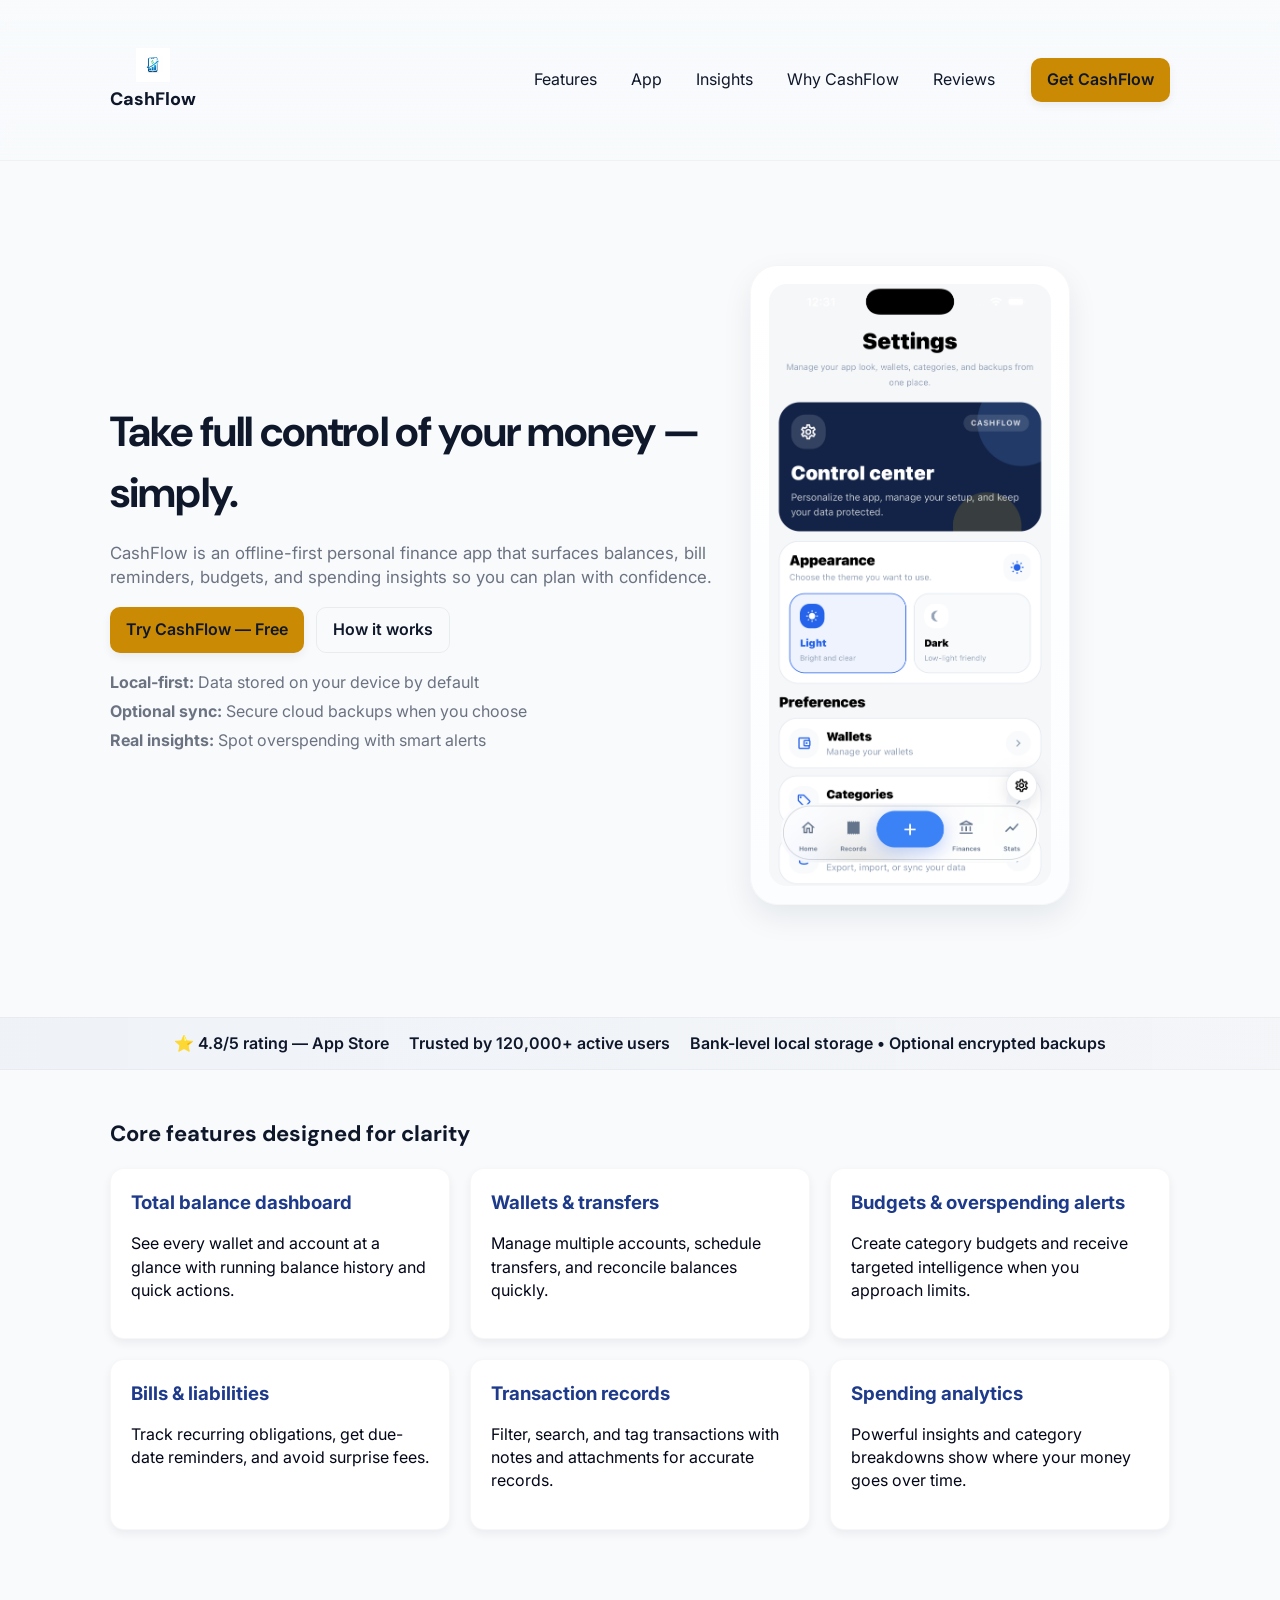
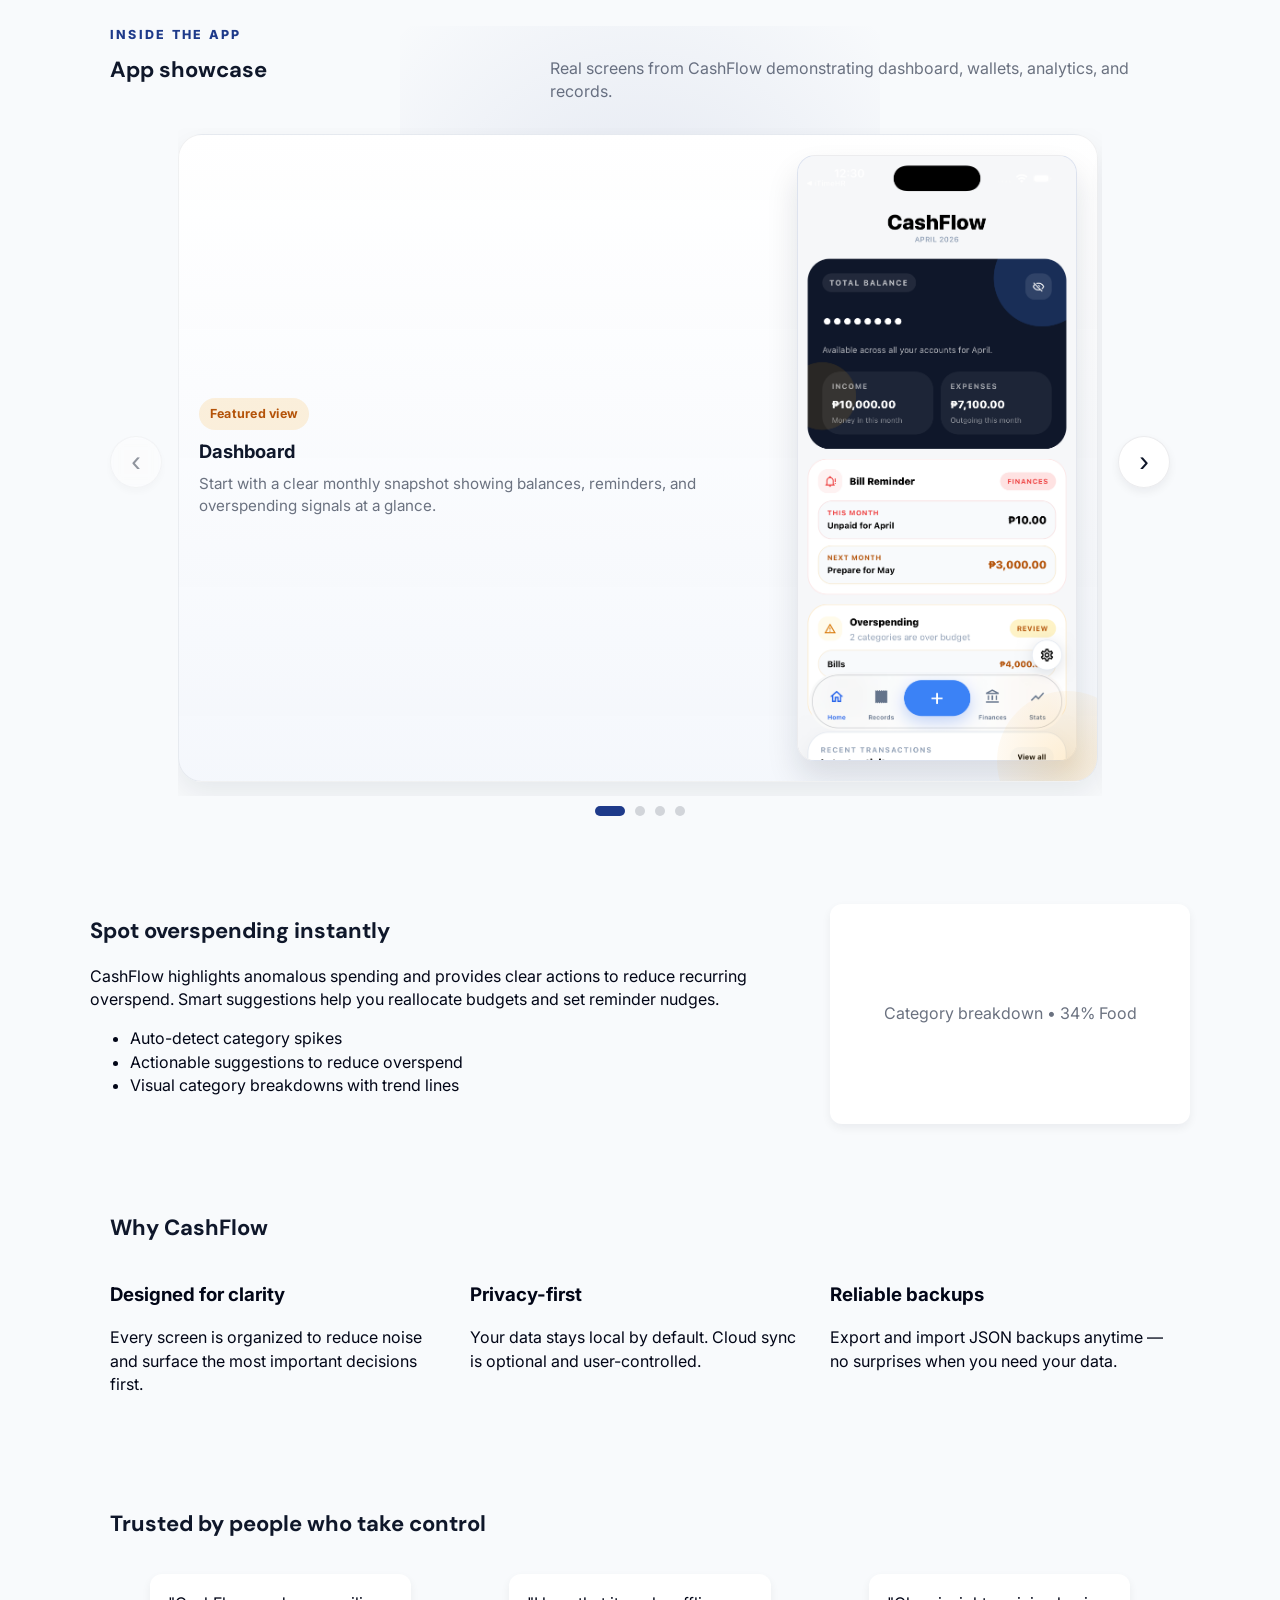
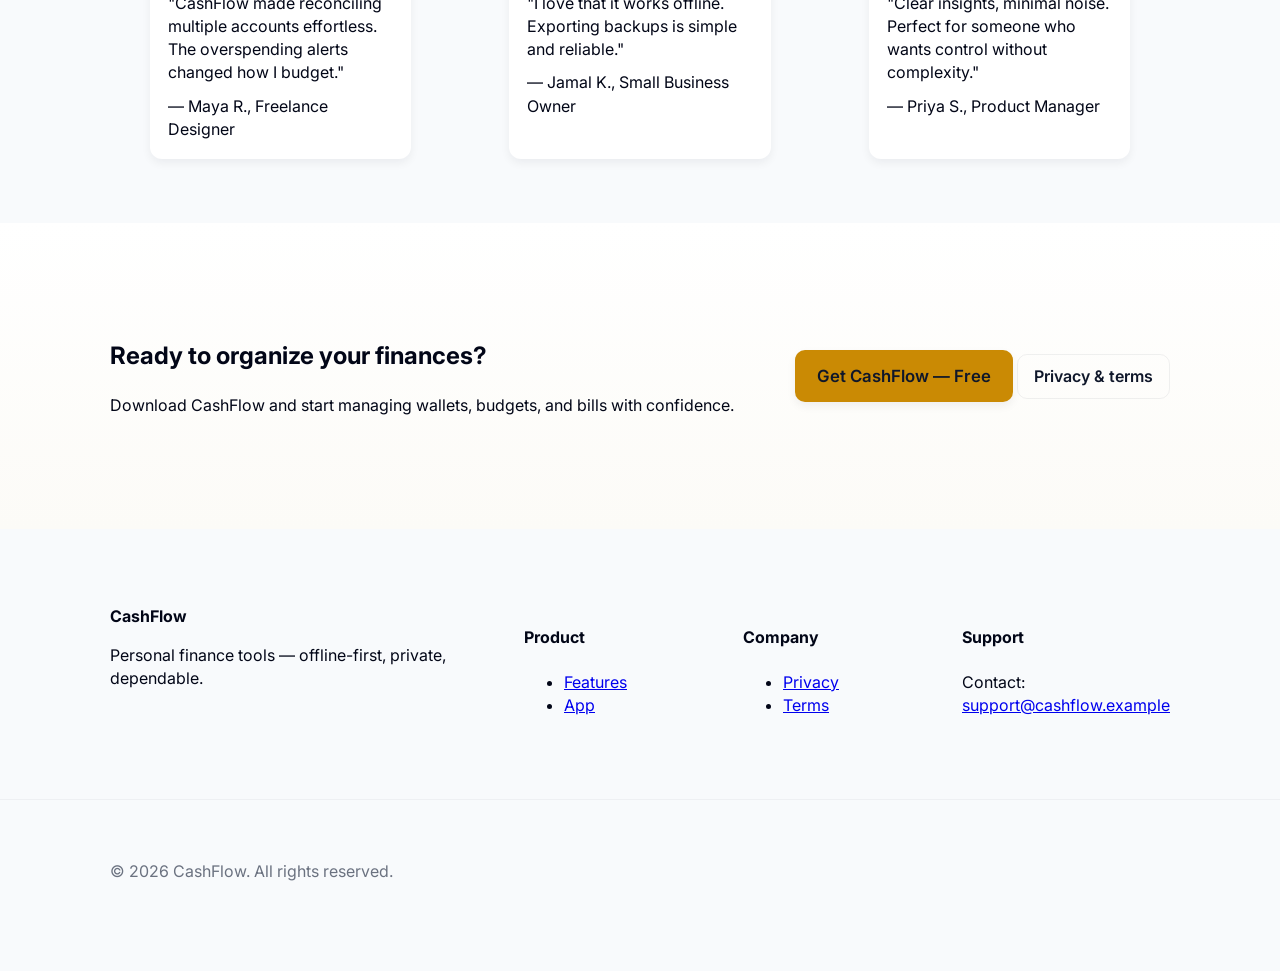
==== index.html @ e324dd51 "first commit" ====
<!doctype html>
<html lang="en">
<head>
  <meta charset="utf-8" />
  <meta name="viewport" content="width=device-width,initial-scale=1" />
  <title>CashFlow — Personal finance, organized</title>
  <meta name="description" content="CashFlow helps you manage wallets, budgets, bills, and insights — offline-first, secure, and elegant." />
  <link rel="stylesheet" href="styles.css">
  <link rel="preconnect" href="https://fonts.googleapis.com">
  <link rel="preconnect" href="https://fonts.gstatic.com" crossorigin>
  <link href="https://fonts.googleapis.com/css2?family=Inter:wght@300;400;600;700;800&family=DM+Sans:wght@400;700&display=swap" rel="stylesheet">
</head>
<body>
  <a class="skip-link" href="#main">Skip to content</a>
  <header class="site-header" role="banner">
    <div class="container header-inner">
            <div class="brand">
                <a class=" logo" href="index.html" aria-label="CashFlow">
                    <img src="assets/logo/logo.png" alt="CashFlow logo" class="site-logo">
                      <span class="logo-text">CashFlow</span>
                </a>
            </div>
      <nav class="nav" role="navigation" aria-label="Primary">
        <button id="navToggle" class="nav-toggle" aria-expanded="false" aria-controls="primaryNav">Menu</button>
        <ul id="primaryNav" class="nav-list">
          <li><a href="#features">Features</a></li>
          <li><a href="#showcase">App</a></li>
          <li><a href="#insights">Insights</a></li>
          <li><a href="#pricing">Why CashFlow</a></li>
          <li><a href="#testimonials">Reviews</a></li>
        </ul>
      </nav>
      <div class="header-cta">
        <a class="btn btn-cta" href="#download">Get CashFlow</a>
      </div>
    </div>
  </header>

  <main id="main">
    <section id="hero" class="hero">
      <div class="container hero-grid">
        <div class="hero-copy">
          <h1>Take full control of your money — simply.</h1>
          <p class="lead">CashFlow is an offline-first personal finance app that surfaces balances, bill reminders, budgets, and spending insights so you can plan with confidence.</p>
          <div class="hero-actions">
            <a class="btn btn-cta" href="#download">Try CashFlow — Free</a>
            <a class="btn btn-ghost" href="#features">How it works</a>
          </div>
          <ul class="hero-notes">
            <li><strong>Local-first:</strong> Data stored on your device by default</li>
            <li><strong>Optional sync:</strong> Secure cloud backups when you choose</li>
            <li><strong>Real insights:</strong> Spot overspending with smart alerts</li>
          </ul>
        </div>

        <div class="hero-mockup" aria-hidden="true">
          <div class="device">
            <img class="device-img" src="assets/images/Simulator%20Screenshot%20-%20iPhone%2017%20-%202026-04-29%20at%2012.31.52.png" alt="CashFlow dashboard screenshot">
          </div>
        </div>
      </div>
    </section>

    <section class="trust-strip" aria-label="Trust and social proof">
      <div class="container trust-inner">
        <div class="trust-item">⭐ 4.8/5 rating — App Store</div>
        <div class="trust-item">Trusted by 120,000+ active users</div>
        <div class="trust-item">Bank-level local storage • Optional encrypted backups</div>
      </div>
    </section>

    <section id="features" class="features container">
      <h2 class="section-title">Core features designed for clarity</h2>
      <div class="feature-grid">
        <article class="feature-card">
          <h3>Total balance dashboard</h3>
          <p>See every wallet and account at a glance with running balance history and quick actions.</p>
        </article>
        <article class="feature-card">
          <h3>Wallets & transfers</h3>
          <p>Manage multiple accounts, schedule transfers, and reconcile balances quickly.</p>
        </article>
        <article class="feature-card">
          <h3>Budgets & overspending alerts</h3>
          <p>Create category budgets and receive targeted intelligence when you approach limits.</p>
        </article>
        <article class="feature-card">
          <h3>Bills & liabilities</h3>
          <p>Track recurring obligations, get due-date reminders, and avoid surprise fees.</p>
        </article>
        <article class="feature-card">
          <h3>Transaction records</h3>
          <p>Filter, search, and tag transactions with notes and attachments for accurate records.</p>
        </article>
        <article class="feature-card">
          <h3>Spending analytics</h3>
          <p>Powerful insights and category breakdowns show where your money goes over time.</p>
        </article>
      </div>
    </section>

    <section id="showcase" class="showcase">
      <div class="container">
        <div class="showcase-header">
          <div>
            <p class="section-kicker">Inside the app</p>
            <h2 class="section-title">App showcase</h2>
          </div>
          <p class="section-sub">Real screens from CashFlow demonstrating dashboard, wallets, analytics, and records.</p>
        </div>
        <div class="showcase-carousel" aria-label="CashFlow app showcase">
          <button class="showcase-nav showcase-nav-prev" type="button" aria-label="Previous app screen">
            <span aria-hidden="true">‹</span>
          </button>
          <div class="showcase-viewport">
            <div class="showcase-track">
              <article class="screen-card screen-card-featured screen-card-dashboard showcase-slide">
                <div class="screen-copy">
                  <span class="screen-badge">Featured view</span>
                  <h3>Dashboard</h3>
                  <p>Start with a clear monthly snapshot showing balances, reminders, and overspending signals at a glance.</p>
                </div>
                <img class="thumb-img" src="assets/images/Simulator%20Screenshot%20-%20iPhone%2017%20-%202026-04-29%20at%2012.30.55.png" alt="Dashboard screen">
              </article>
              <article class="screen-card screen-card-wallets showcase-slide">
                <div class="screen-copy">
                  <span class="screen-badge">Accounts</span>
                  <h3>Wallets</h3>
                  <p>See every account in one place, check available balances, and jump into transfers or edits quickly.</p>
                </div>
                <img class="thumb-img" src="assets/images/Simulator%20Screenshot%20-%20iPhone%2017%20-%202026-04-29%20at%2012.31.56.png" alt="Wallets screen">
              </article>
              <article class="screen-card screen-card-analytics showcase-slide">
                <div class="screen-copy">
                  <span class="screen-badge">Trends</span>
                  <h3>Analytics</h3>
                  <p>Review monthly income, expenses, and cash flow trends with a focused summary built for quick reading.</p>
                </div>
                <img class="thumb-img" src="assets/images/Simulator%20Screenshot%20-%20iPhone%2017%20-%202026-04-29%20at%2012.31.47.png" alt="Analytics screen">
              </article>
              <article class="screen-card screen-card-records showcase-slide">
                <div class="screen-copy">
                  <span class="screen-badge">History</span>
                  <h3>Records</h3>
                  <p>Browse activity by month and filter transactions with a calendar view that makes spending history easier to inspect.</p>
                </div>
                <img class="thumb-img" src="assets/images/Simulator%20Screenshot%20-%20iPhone%2017%20-%202026-04-29%20at%2012.31.12.png" alt="Records screen">
              </article>
            </div>
          </div>
          <button class="showcase-nav showcase-nav-next" type="button" aria-label="Next app screen">
            <span aria-hidden="true">›</span>
          </button>
        </div>
        <div class="showcase-dots" aria-label="Showcase slide navigation">
          <button class="showcase-dot is-active" type="button" aria-label="Go to Dashboard slide"></button>
          <button class="showcase-dot" type="button" aria-label="Go to Wallets slide"></button>
          <button class="showcase-dot" type="button" aria-label="Go to Analytics slide"></button>
          <button class="showcase-dot" type="button" aria-label="Go to Records slide"></button>
        </div>
      </div>
    </section>

    <section id="insights" class="insights container">
      <div class="insights-grid">
        <div>
          <h2 class="section-title">Spot overspending instantly</h2>
          <p>CashFlow highlights anomalous spending and provides clear actions to reduce recurring overspend. Smart suggestions help you reallocate budgets and set reminder nudges.</p>
          <ul>
            <li>Auto-detect category spikes</li>
            <li>Actionable suggestions to reduce overspend</li>
            <li>Visual category breakdowns with trend lines</li>
          </ul>
        </div>
        <div class="insight-visual" aria-hidden="true"> 
          <div class="chart">Category breakdown • 34% Food</div>
        </div>
      </div>
    </section>

    <section id="pricing" class="why container">
      <h2 class="section-title">Why CashFlow</h2>
      <div class="why-grid">
        <div>
          <h3>Designed for clarity</h3>
          <p>Every screen is organized to reduce noise and surface the most important decisions first.</p>
        </div>
        <div>
          <h3>Privacy-first</h3>
          <p>Your data stays local by default. Cloud sync is optional and user-controlled.</p>
        </div>
        <div>
          <h3>Reliable backups</h3>
          <p>Export and import JSON backups anytime — no surprises when you need your data.</p>
        </div>
      </div>
    </section>

    <section id="testimonials" class="testimonials container">
      <h2 class="section-title">Trusted by people who take control</h2>
      <div class="test-grid">
        <blockquote class="testimonial">
          <p>"CashFlow made reconciling multiple accounts effortless. The overspending alerts changed how I budget."</p>
          <footer>— Maya R., Freelance Designer</footer>
        </blockquote>
        <blockquote class="testimonial">
          <p>"I love that it works offline. Exporting backups is simple and reliable."</p>
          <footer>— Jamal K., Small Business Owner</footer>
        </blockquote>
        <blockquote class="testimonial">
          <p>"Clear insights, minimal noise. Perfect for someone who wants control without complexity."</p>
          <footer>— Priya S., Product Manager</footer>
        </blockquote>
      </div>
    </section>

    <section id="download" class="final-cta">
      <div class="container cta-inner">
        <div>
          <h2>Ready to organize your finances?</h2>
          <p>Download CashFlow and start managing wallets, budgets, and bills with confidence.</p>
        </div>
        <div class="cta-actions">
          <a class="btn btn-cta large" href="#">Get CashFlow — Free</a>
          <a class="btn btn-ghost" href="privacy.html">Privacy & terms</a>
        </div>
      </div>
    </section>
  </main>

  <footer class="site-footer" role="contentinfo">
    <div class="container footer-grid">
      <div class="footer-brand">
        <strong>CashFlow</strong>
        <p>Personal finance tools — offline-first, private, dependable.</p>
      </div>
      <div class="footer-links">
        <h4>Product</h4>
        <ul>
          <li><a href="#features">Features</a></li>
          <li><a href="#showcase">App</a></li>
        </ul>
      </div>
      <div class="footer-links">
        <h4>Company</h4>
        <ul>
          <li><a href="privacy.html">Privacy</a></li>
          <li><a href="terms.html">Terms</a></li>
        </ul>
      </div>
      <div class="footer-support">
        <h4>Support</h4>
        <p>Contact: <a href="mailto:support@cashflow.example">support@cashflow.example</a></p>
      </div>
    </div>
    <div class="footer-bar">
      <div class="container">© <span id="year"></span> CashFlow. All rights reserved.</div>
    </div>
  </footer>

  <script src="script.js" defer></script>
</body>
</html>
---- styles.css ----
:root{
  --color-primary: #0F172A;
  --color-secondary: #1E3A8A;
  --color-accent: #CA8A04;
  --bg: #F8FAFC;
  --text: #020617;
  --muted: #6B7280;
  --radius: 12px;
  --container: 1100px;
  --gap: 24px;
  --shadow-sm: 0 4px 10px rgba(15,23,42,0.06);
  --shadow-md: 0 12px 30px rgba(15,23,42,0.08);
}
*{box-sizing:border-box}
html,body{height:100%}
body{
  margin:0; font-family:Inter, system-ui, -apple-system, 'Segoe UI', Roboto, 'DM Sans', Arial;
  color:var(--text); background:var(--bg); -webkit-font-smoothing:antialiased; -moz-osx-font-smoothing:grayscale;
  line-height:1.45; font-size:16px;
}
.container{max-width:var(--container);margin:0 auto;padding:48px 20px}
.header-inner{display:flex;align-items:center;gap:16px}
.brand{display:flex;flex-direction:column;align-items:center;gap:6px}
.brand .logo{display:flex;flex-direction:column;align-items:center;gap:4px}
.logo-text{display:block}
.site-header{position:sticky;top:0;z-index:40;background:linear-gradient(180deg, rgba(248,250,252,0.9), rgba(248,250,252,0.7));backdrop-filter:blur(6px);border-bottom:1px solid rgba(15,23,42,0.04)}
.brand .logo, .logo{font-weight:700;color:var(--color-primary);text-decoration:none;font-size:20px}
.site-logo{height:34px;display:block}
/* Accessible hidden text for screen readers */
.visually-hidden{position:absolute!important;height:1px;width:1px;overflow:hidden;clip:rect(1px,1px,1px,1px);white-space:nowrap;border:0;padding:0;margin:-1px}
.logo-text{font-weight:800;color:var(--color-primary);font-family:'DM Sans', 'Inter', sans-serif;font-size:18px}
.nav{margin-left:auto}
.nav-toggle{display:none}
.nav-list{list-style:none;margin:0;padding:0;display:flex;gap:18px;align-items:center}
.nav-list a{color:var(--color-primary);text-decoration:none;padding:8px;border-radius:8px}
.nav-list a:hover,.nav-list a:focus{background:rgba(30,58,138,0.06)}
.header-cta .btn{margin-left:12px}

.btn{display:inline-flex;align-items:center;gap:10px;padding:10px 16px;border-radius:10px;border:0;font-weight:600;cursor:pointer;text-decoration:none}
.btn-cta{background:var(--color-accent);color:var(--color-primary);box-shadow:var(--shadow-sm)}
.btn-ghost{background:transparent;border:1px solid rgba(15,23,42,0.06);color:var(--color-primary)}
.btn.large{padding:14px 22px;font-size:1.05rem}

.skip-link{position:absolute;left:-9999px;top:auto;width:1px;height:1px;overflow:hidden}
.skip-link:focus{left:8px;top:8px;width:auto;height:auto;padding:8px 12px;background:#fff;border:1px solid #ddd}

.hero{padding-top:56px;padding-bottom:64px}
.hero-grid{display:grid;grid-template-columns:1fr 420px;gap:36px;align-items:center}
.hero-copy h1{font-family:'DM Sans', 'Inter', sans-serif;font-size:42px;margin:0 0 12px;color:var(--color-primary);letter-spacing:-0.02em}
.lead{color:var(--muted);font-size:1.05rem}
.hero-actions{margin-top:18px;display:flex;gap:12px}
.hero-notes{margin-top:18px;list-style:none;padding:0;color:var(--muted);display:grid;gap:6px}

.hero-mockup .device{width:320px;height:640px;background:linear-gradient(180deg,#fff,#fbfdff);border-radius:28px;padding:18px;box-shadow:var(--shadow-md);position:relative;overflow:hidden;border:1px solid rgba(15,23,42,0.03)}
.screen{height:100%;display:flex;flex-direction:column;gap:12px}
.device-img{width:100%;height:100%;object-fit:cover;border-radius:18px;display:block}
.thumb-img{width:100%;height:100px;object-fit:cover;border-radius:10px;display:block;border:1px solid rgba(15,23,42,0.03)}
.balance{font-size:12px;color:var(--muted)}
.amount{font-size:28px;font-weight:700;color:var(--color-primary)}
.summary{display:flex;justify-content:space-between;align-items:center}
.pill{background:rgba(202,138,4,0.12);color:var(--color-accent);padding:6px 8px;border-radius:999px;font-weight:700}
.tx-list{margin-top:auto}
.tx{display:flex;justify-content:space-between;padding:6px 0;border-top:1px solid rgba(15,23,42,0.02)}
.tx .neg{color:#c2410c}
.tx .pos{color:#0f5132}

.trust-strip{background:linear-gradient(90deg, rgba(30,58,138,0.04), rgba(15,23,42,0.02));border-top:1px solid rgba(15,23,42,0.03);border-bottom:1px solid rgba(15,23,42,0.03)}
.trust-inner{display:flex;gap:20px;align-items:center;justify-content:center;padding:14px 20px}
.trust-item{color:var(--color-primary);font-weight:600}

.section-title{font-family:'DM Sans', 'Inter', sans-serif;font-size:22px;margin:0 0 18px;color:var(--color-primary)}
.section-kicker{margin:0 0 10px;color:var(--color-secondary);font-size:.78rem;font-weight:800;letter-spacing:.18em;text-transform:uppercase}
.section-sub{margin:0;color:var(--muted);max-width:620px}
.feature-grid{display:grid;grid-template-columns:repeat(3,1fr);gap:20px}
.feature-card{background:#fff;padding:20px;border-radius:14px;box-shadow:var(--shadow-sm);border:1px solid rgba(15,23,42,0.03)}
.feature-card h3{margin:0 0 8px;color:var(--color-secondary)}
.showcase{position:relative;overflow:hidden}
.showcase::before{
  content:"";
  position:absolute;
  inset:48px auto auto 50%;
  width:480px;
  height:480px;
  transform:translateX(-50%);
  background:radial-gradient(circle, rgba(30,58,138,0.1), rgba(30,58,138,0));
  pointer-events:none;
}
.showcase-header{display:flex;justify-content:space-between;align-items:end;gap:24px}
.showcase-carousel{
  display:grid;
  grid-template-columns:auto minmax(0, 1fr) auto;
  gap:16px;
  align-items:center;
  margin-top:24px;
}
.showcase-viewport{
  overflow:hidden;
}
.showcase-track{
  display:flex;
  gap:18px;
  overflow-x:auto;
  scroll-snap-type:x mandatory;
  scroll-behavior:smooth;
  scrollbar-width:none;
  padding:6px 2px 14px;
}
.showcase-track::-webkit-scrollbar{display:none}
.showcase-slide{
  flex:0 0 100%;
  scroll-snap-align:start;
}
.showcase-nav{
  width:52px;
  height:52px;
  border-radius:999px;
  border:1px solid rgba(15,23,42,0.08);
  background:rgba(255,255,255,0.88);
  color:var(--color-primary);
  box-shadow:var(--shadow-sm);
  display:inline-flex;
  align-items:center;
  justify-content:center;
  font-size:1.8rem;
  line-height:1;
  cursor:pointer;
  backdrop-filter:blur(6px);
}
.showcase-nav:hover{background:#fff}
.showcase-nav:disabled{
  opacity:.45;
  cursor:default;
}
.showcase-dots{
  display:flex;
  justify-content:center;
  gap:10px;
  margin-top:10px;
}
.showcase-dot{
  width:10px;
  height:10px;
  border-radius:999px;
  border:0;
  padding:0;
  background:rgba(15,23,42,0.16);
  cursor:pointer;
  transition:transform .2s ease, background-color .2s ease, width .2s ease;
}
.showcase-dot.is-active{
  width:30px;
  background:var(--color-secondary);
}
.screen-card{
  position:relative;
  --screen-accent: rgba(30,58,138,0.08);
  --screen-accent-text: var(--color-secondary);
  --screen-glow: rgba(202,138,4,0.14);
  background:linear-gradient(180deg, rgba(255,255,255,0.98), rgba(244,247,252,0.96));
  border-radius:24px;
  padding:20px;
  box-shadow:var(--shadow-md);
  display:flex;
  flex-direction:column;
  gap:18px;
  justify-content:flex-start;
  border:1px solid rgba(15,23,42,0.06);
  overflow:hidden;
}
.screen-card::after{
  content:"";
  position:absolute;
  inset:auto -40px -50px auto;
  width:140px;
  height:140px;
  border-radius:50%;
  background:radial-gradient(circle, var(--screen-glow), rgba(202,138,4,0));
}
.screen-card h3{margin:8px 0 8px;font-size:1.15rem;color:var(--color-primary)}
.screen-card p{margin:0;color:var(--muted);font-size:.95rem}
.screen-card-featured{
  display:grid;
  grid-template-columns:minmax(0, 1fr) 280px;
  align-items:center;
  min-height:100%;
}
.screen-copy{position:relative;z-index:1}
.screen-badge{
  display:inline-flex;
  align-items:center;
  padding:7px 11px;
  border-radius:999px;
  background:var(--screen-accent);
  color:var(--screen-accent-text);
  font-size:.78rem;
  font-weight:700;
  letter-spacing:.02em;
}
.screen-card-dashboard{
  --screen-accent: rgba(245, 158, 11, 0.14);
  --screen-accent-text: #b45309;
  --screen-glow: rgba(245, 158, 11, 0.18);
}
.screen-card-wallets{
  --screen-accent: rgba(16, 185, 129, 0.14);
  --screen-accent-text: #047857;
  --screen-glow: rgba(16, 185, 129, 0.16);
}
.screen-card-analytics{
  --screen-accent: rgba(59, 130, 246, 0.14);
  --screen-accent-text: #1d4ed8;
  --screen-glow: rgba(59, 130, 246, 0.18);
}
.screen-card-records{
  --screen-accent: rgba(239, 68, 68, 0.12);
  --screen-accent-text: #b91c1c;
  --screen-glow: rgba(239, 68, 68, 0.14);
}
.thumb{background:linear-gradient(180deg,#f5f7fb,#fff);border-radius:10px;border:1px solid rgba(15,23,42,0.03)}
.thumb-img{
  width:100%;
  height:420px;
  object-fit:contain;
  object-position:center top;
  border-radius:18px;
  display:block;
  border:1px solid rgba(15,23,42,0.08);
  box-shadow:0 18px 32px rgba(15,23,42,0.12);
  background:linear-gradient(180deg, #eef4ff, #ffffff);
}
.screen-card-featured .thumb-img{
  height:100%;
  min-height:460px;
  max-height:680px;
}

.insights{padding:40px 0}
.insights-grid{display:grid;grid-template-columns:1fr 360px;gap:24px;align-items:center}
.chart{height:220px;background:#fff;border-radius:12px;display:flex;align-items:center;justify-content:center;color:var(--muted);box-shadow:var(--shadow-sm)}

.why-grid{display:grid;grid-template-columns:repeat(3,1fr);gap:20px}

.test-grid{display:grid;grid-template-columns:repeat(3,1fr);gap:18px}
.testimonial{background:#fff;padding:18px;border-radius:12px;box-shadow:var(--shadow-sm)}
.testimonial p{margin:0 0 10px}

.final-cta{background:linear-gradient(180deg,#fff, #fcfbf7);padding:48px 0}
.cta-inner{display:flex;justify-content:space-between;align-items:center;gap:16px}

.site-footer{background:transparent;padding:28px 0}
.footer-grid{display:grid;grid-template-columns:2fr 1fr 1fr 1fr;gap:24px;align-items:start}
.footer-bar{border-top:1px solid rgba(15,23,42,0.04);padding:12px 0;margin-top:18px;color:var(--muted)}

@media (max-width:1000px){
  .hero-grid{grid-template-columns:1fr 360px}
  .feature-grid{grid-template-columns:repeat(2,1fr)}
  .showcase-header{flex-direction:column;align-items:flex-start}
  .screen-card-featured{
    grid-template-columns:minmax(0, 1fr) 240px;
  }
  .thumb-img{height:380px}
  .screen-card-featured .thumb-img{min-height:420px}
}
@media (max-width:720px){
  .container{padding:28px 16px}
  .hero-grid{grid-template-columns:1fr;gap:28px}
  .nav-list{display:none}
  .nav-toggle{display:inline-flex;padding:8px 10px;border-radius:8px;border:1px solid rgba(15,23,42,0.05);background:#fff}
  .nav{order:3}
  .header-inner{gap:12px}
  .feature-grid{grid-template-columns:1fr}
  .showcase-carousel{
    grid-template-columns:1fr;
    gap:12px;
  }
  .showcase-nav{
    display:none;
  }
  .screen-card{padding:18px}
  .screen-card-featured{grid-template-columns:1fr}
  .thumb-img{height:340px}
  .screen-card-featured .thumb-img{min-height:340px}
  .insights-grid{grid-template-columns:1fr}
  .test-grid{grid-template-columns:1fr}
  .footer-grid{grid-template-columns:1fr}
}

/* Focus states */
a:focus, button:focus{outline:3px solid rgba(202,138,4,0.18);outline-offset:3px}

/* small helpers */
.muted{color:var(--muted)}

/* Reduced motion */
@media (prefers-reduced-motion: reduce){
  *{animation:none!important;transition:none!important}
}
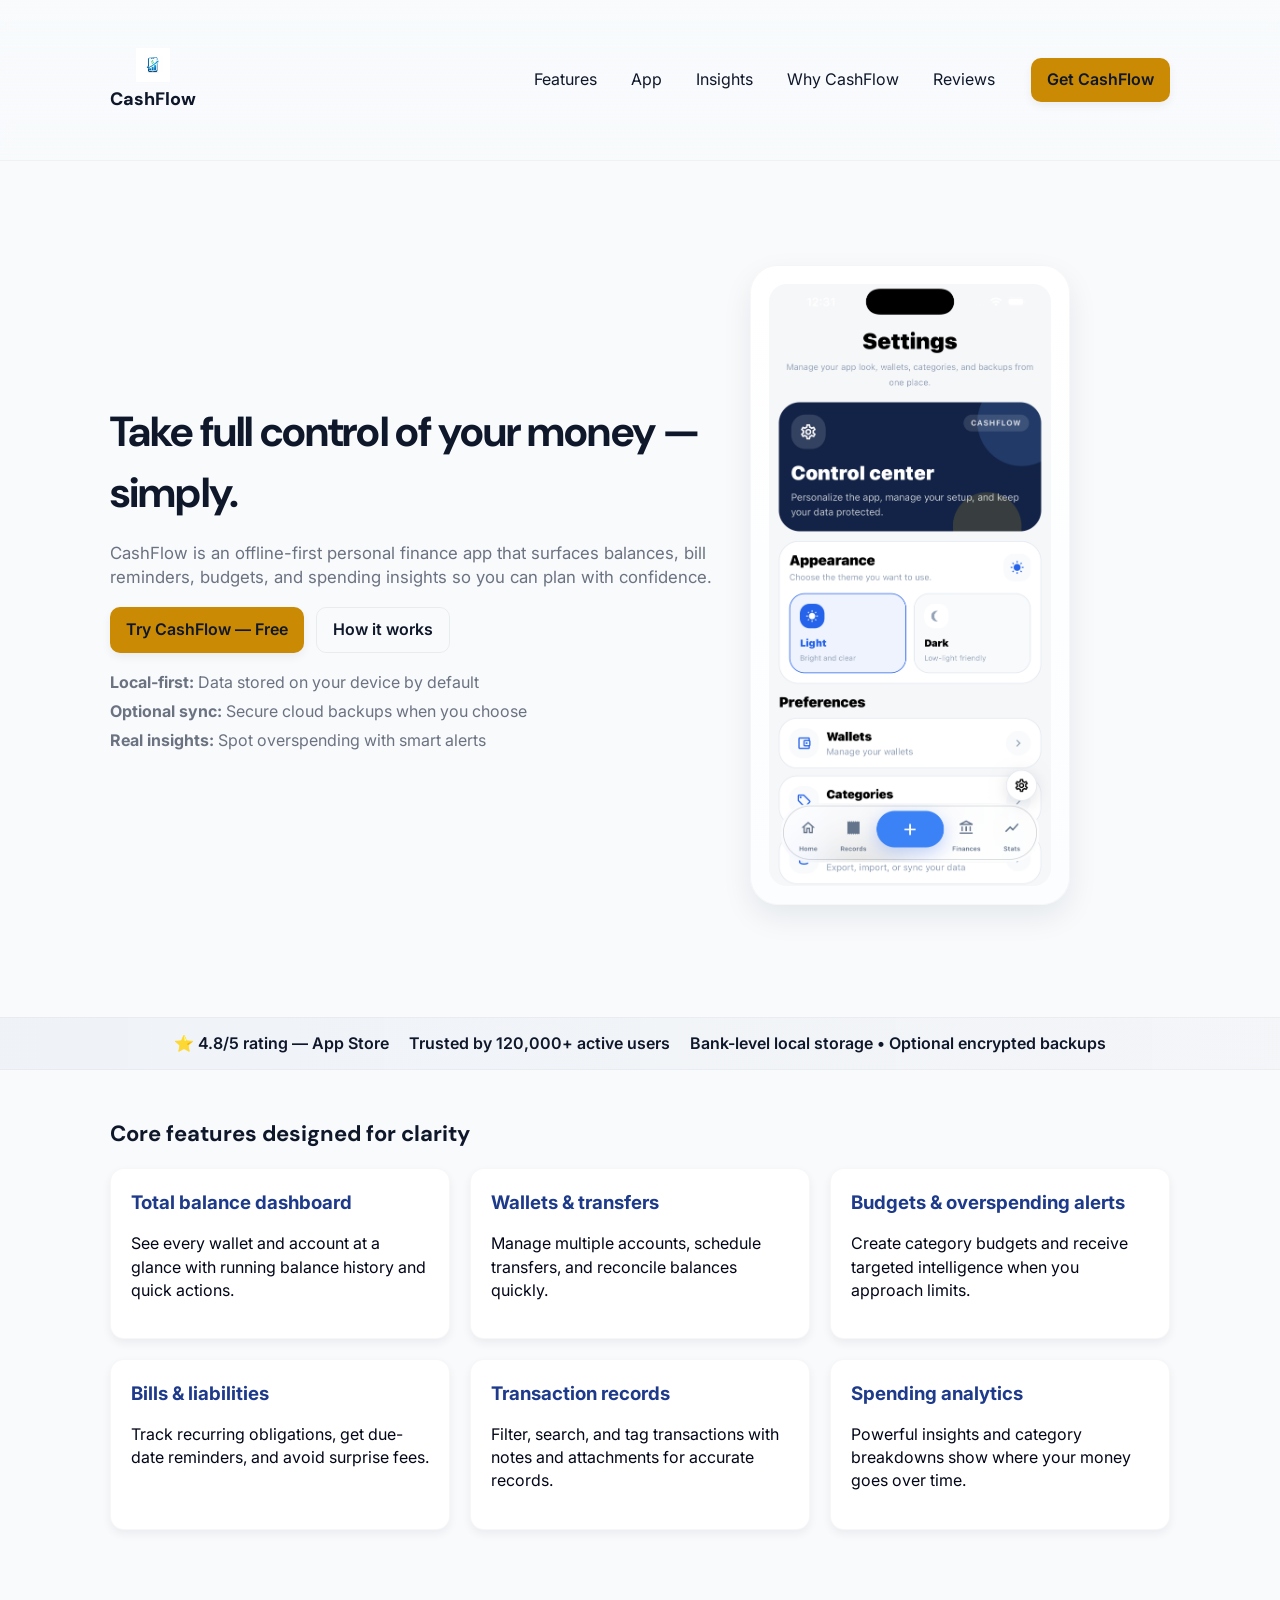
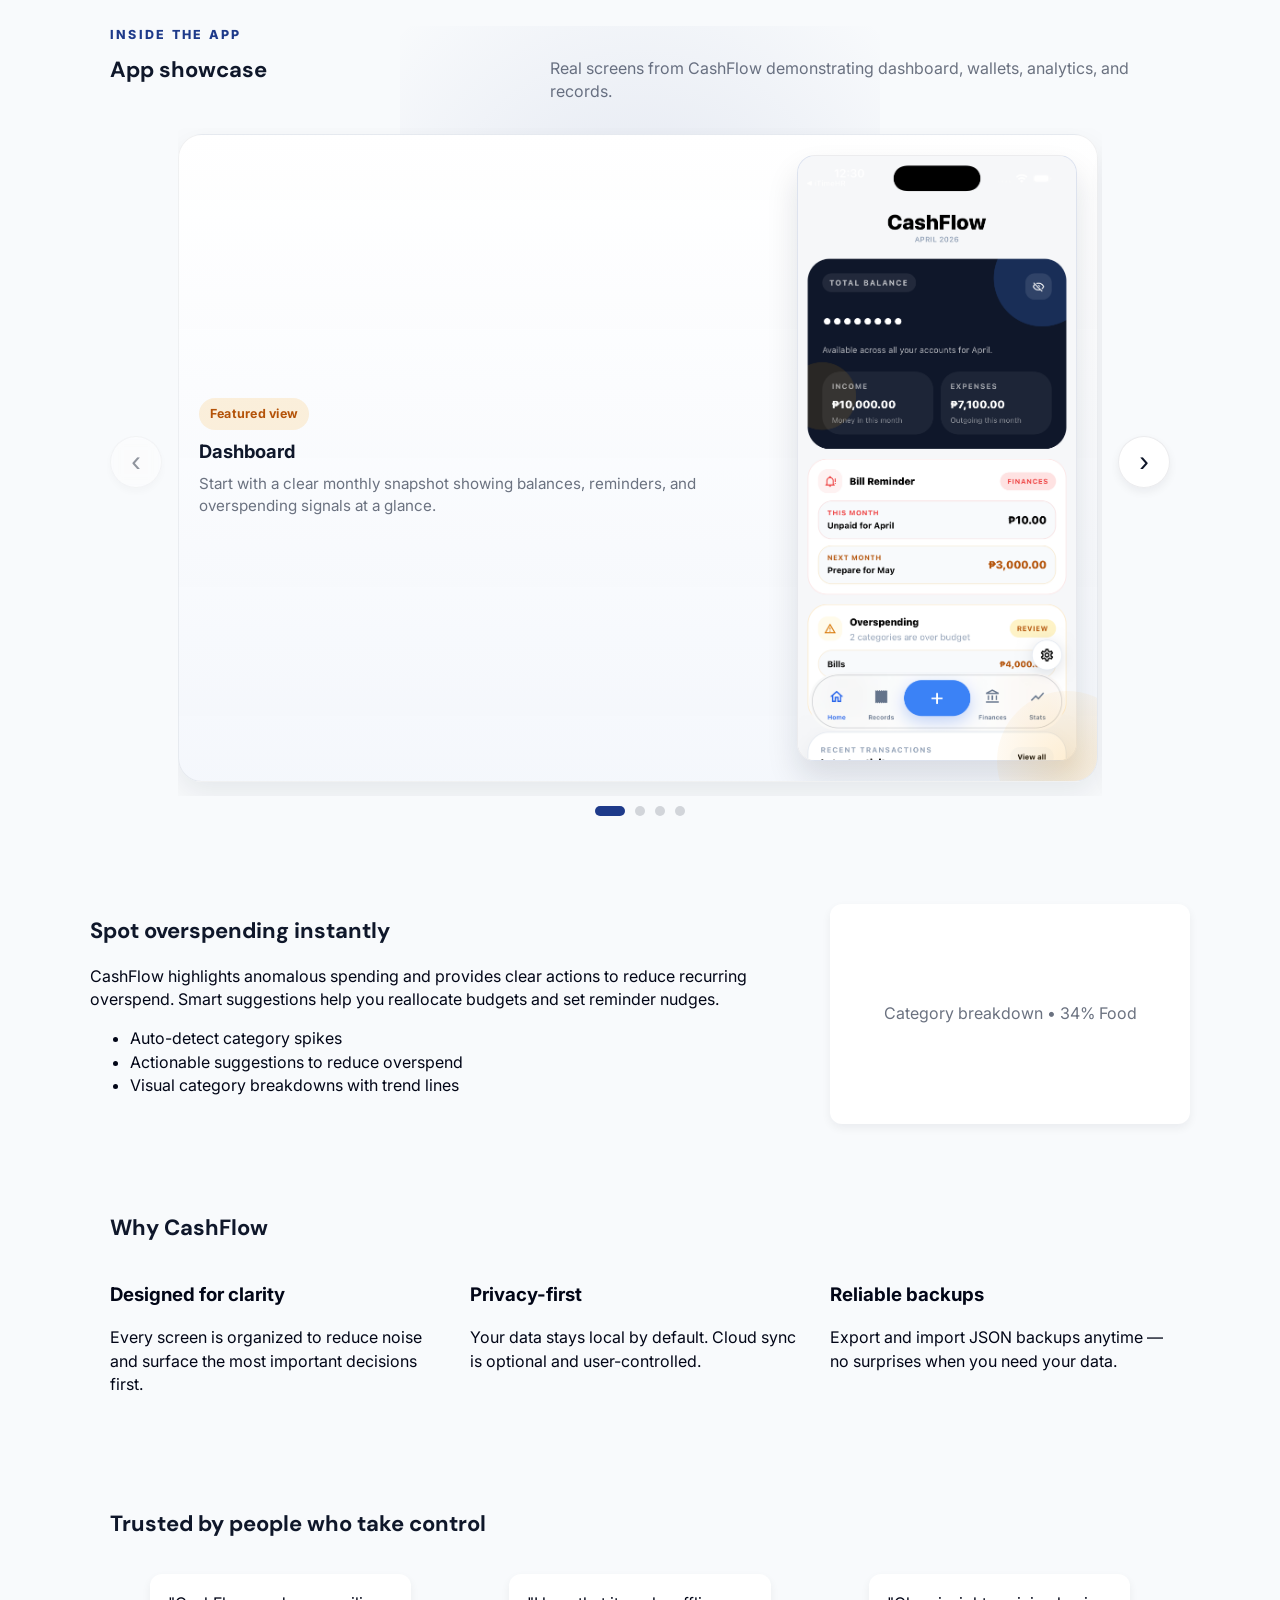
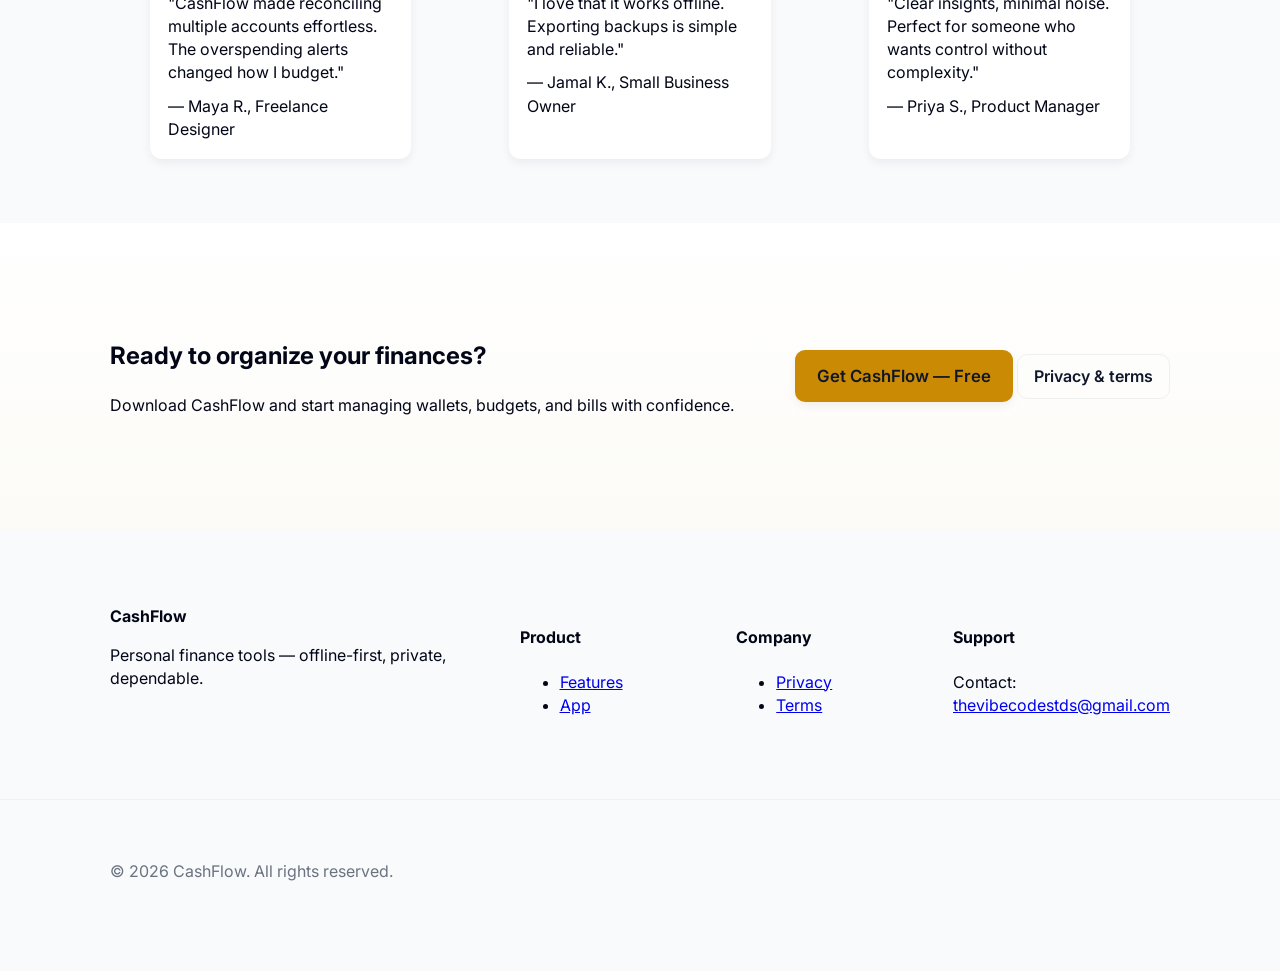
==== commit 18ef3348: "fix: update contact email in  index, privacy, and terms pages" ====
--- a/index.html
+++ b/index.html
@@ -250,7 +250,7 @@
       </div>
       <div class="footer-support">
         <h4>Support</h4>
-        <p>Contact: <a href="mailto:support@cashflow.example">support@cashflow.example</a></p>
+        <p>Contact: <a href="mailto:thevibecodestds@gmail.com">thevibecodestds@gmail.com</a></p>
       </div>
     </div>
     <div class="footer-bar">
